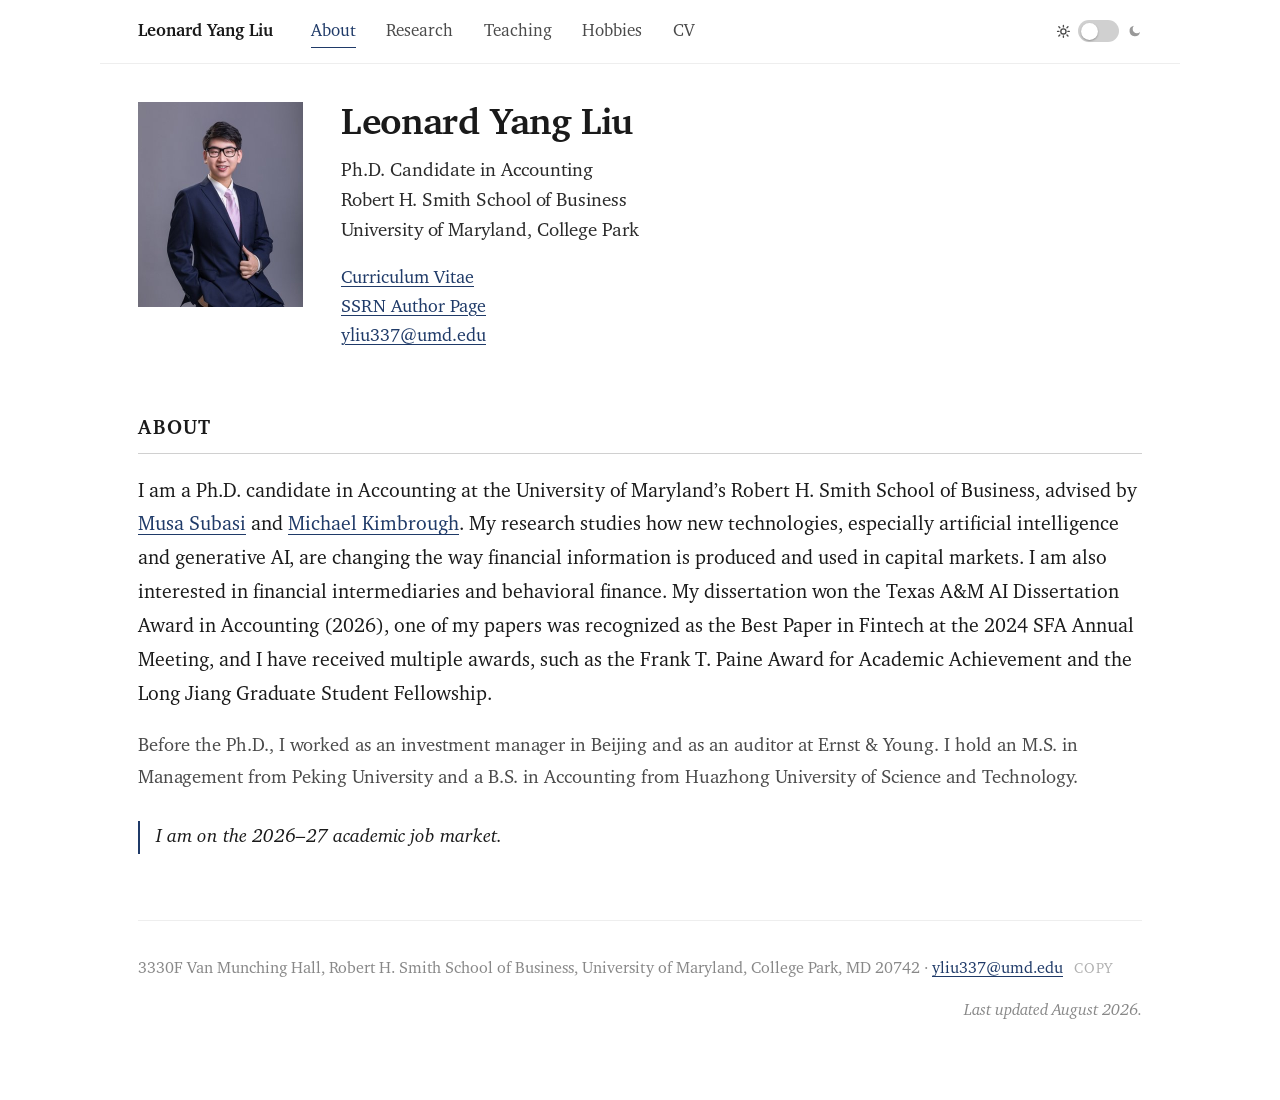
==== index.html @ 5c75e256 "Correct the award name: Texas A&M AI Dissertation Award in Accounting Co-Authored-By: Claude Fable 5" ====
<!DOCTYPE html>
<html lang="en">
<head>
    <meta charset="UTF-8">
    <meta name="viewport" content="width=device-width, initial-scale=1.0">
    <title>Leonard Yang Liu — Accounting Ph.D. Candidate, U. Maryland</title>
    <meta name="description" content="Leonard Yang Liu, Accounting Ph.D. candidate at the University of Maryland (Smith). Research on AI and generative AI in capital markets, financial analysts, and earnings forecasts. On the 2026–27 job market.">
    <meta name="author" content="Leonard Yang Liu">
    <meta name="google-site-verification" content="4EBlpKkCN5a4j7zvvDXB8dClp9Jyt-QGt7o2i9yOlBo" />
    <link rel="canonical" href="https://leonardyangliu.com/">

    <!-- Icons -->
    <link rel="icon" type="image/svg+xml" href="/favicon.svg">
    <link rel="icon" type="image/png" sizes="32x32" href="/favicon-32x32.png">
    <link rel="apple-touch-icon" href="/apple-touch-icon.png">
    <meta name="theme-color" content="#1F3A68" media="(prefers-color-scheme: light)">
    <meta name="theme-color" content="#15171c" media="(prefers-color-scheme: dark)">

    <!-- Social sharing (Open Graph / Twitter) -->
    <meta property="og:type" content="website">
    <meta property="og:site_name" content="Leonard Yang Liu">
    <meta property="og:title" content="Leonard Yang Liu — Accounting Ph.D. Candidate, University of Maryland">
    <meta property="og:description" content="Leonard Yang Liu, Accounting Ph.D. candidate at the University of Maryland (Smith). Research on AI and generative AI in capital markets, financial analysts, and earnings forecasts. On the 2026–27 job market.">
    <meta property="og:url" content="https://leonardyangliu.com/">
    <meta property="og:image" content="https://leonardyangliu.com/og-image.png">
    <meta property="og:image:width" content="1200">
    <meta property="og:image:height" content="630">
    <meta property="og:image:alt" content="Leonard Yang Liu, Ph.D. Candidate in Accounting, University of Maryland">
    <meta name="twitter:card" content="summary_large_image">
    <meta name="twitter:title" content="Leonard Yang Liu — Accounting Ph.D. Candidate, University of Maryland">
    <meta name="twitter:description" content="Leonard Yang Liu, Accounting Ph.D. candidate at the University of Maryland (Smith). Research on AI and generative AI in capital markets, financial analysts, and earnings forecasts. On the 2026–27 job market.">
    <meta name="twitter:image" content="https://leonardyangliu.com/og-image.png">
    <script type="application/ld+json">
    {
      "@context": "https://schema.org",
      "@type": "Person",
      "name": "Leonard Yang Liu",
      "alternateName": "Yang Liu",
      "givenName": "Leonard Yang",
      "familyName": "Liu",
      "jobTitle": "Ph.D. Candidate in Accounting",
      "description": "Ph.D. candidate in Accounting at the University of Maryland's Robert H. Smith School of Business. Research on artificial intelligence, generative AI, and financial information in capital markets.",
      "url": "https://leonardyangliu.com/",
      "image": "https://leonardyangliu.com/images/headshot.jpg",
      "email": "yliu337@umd.edu",
      "worksFor": {
        "@type": "CollegeOrUniversity",
        "name": "University of Maryland, Robert H. Smith School of Business",
        "url": "https://www.rhsmith.umd.edu/"
      },
      "affiliation": {
        "@type": "CollegeOrUniversity",
        "name": "University of Maryland, Robert H. Smith School of Business",
        "url": "https://www.rhsmith.umd.edu/"
      },
      "alumniOf": [
        { "@type": "CollegeOrUniversity", "name": "Peking University HSBC Business School" },
        { "@type": "CollegeOrUniversity", "name": "Huazhong University of Science and Technology" }
      ],
      "knowsAbout": [
        "Accounting", "Financial Accounting", "Generative AI", "Artificial Intelligence",
        "Financial Analysts", "Capital Markets", "Earnings Forecasts"
      ]
    }
    </script>

    <link rel="preload" href="/fonts/XCharter-Roman.woff2" as="font" type="font/woff2" crossorigin>
    <link rel="preload" href="/fonts/XCharter-Bold.woff2" as="font" type="font/woff2" crossorigin>
    <link rel="stylesheet" href="/styles.css?v=092aa5cc">

    <script>
      // Apply the saved theme before first paint (prevents a flash) and mark JS on.
      (function () {
        var e = document.documentElement;
        e.classList.add('js');
        try {
          var t = localStorage.getItem('theme');
          if (t === 'light' || t === 'dark') e.setAttribute('data-theme', t);
        } catch (err) {}
      })();
    </script>
</head>
<body>
<nav class="topnav">
    <div class="topnav-inner">
        <a class="topnav-home" href="/">Leonard Yang Liu</a>
        <span class="topnav-links">
            <a href="/" aria-current="page">About</a>
            <a href="/research/">Research</a>
            <a href="/teaching/">Teaching</a>
            <a href="/hobbies/classical-music/">Hobbies</a>
            <a href="/cv.pdf" target="_blank" rel="noopener">CV</a>
        </span>
        <button id="theme-toggle" class="theme-toggle" type="button" aria-label="Toggle dark mode" title="Light / dark"></button>
    </div>
</nav>

<header class="hero">
    <img class="portrait" src="/images/headshot.jpg" width="165" height="205" fetchpriority="high" decoding="async" alt="Leonard Yang Liu">
    <div class="hero-text">
        <h1>Leonard Yang Liu</h1>
        <p class="affil">
            Ph.D. Candidate in Accounting<br>
            Robert H. Smith School of Business<br>
            University of Maryland, College Park
        </p>
        <p class="links">
            <a href="/cv.pdf" target="_blank" rel="noopener">Curriculum Vitae</a><br>
            <a href="https://ssrn.com/author=5578035" target="_blank" rel="noopener">SSRN Author Page</a><br>
            <a href="mailto:yliu337@umd.edu">yliu337@umd.edu</a>
        </p>
    </div>
</header>

<main>

<section id="about">
    <h2>About</h2>
    <p>
        I am a Ph.D. candidate in Accounting at the University of Maryland&rsquo;s
        Robert H. Smith School of Business, advised by
        <a href="https://www.rhsmith.umd.edu/directory/musa-subasi">Musa Subasi</a>
        and
        <a href="https://www.rhsmith.umd.edu/directory/michael-kimbrough">Michael Kimbrough</a>. My research studies how new technologies, especially
        artificial intelligence and generative AI, are changing the way financial
        information is produced and used in capital markets. I am also interested in
        financial intermediaries and behavioral finance. My dissertation won the
        Texas A&amp;M AI Dissertation Award in Accounting (2026), one of my papers was recognized
        as the Best Paper in Fintech at the 2024 SFA Annual Meeting, and I have received
        multiple awards, such as the Frank T. Paine Award for Academic Achievement and the
        Long Jiang Graduate Student Fellowship.
    </p>
    <p>
        Before the Ph.D., I worked as an investment manager in Beijing and as an auditor
        at Ernst &amp; Young. I hold an M.S. in Management from Peking University and a
        B.S. in Accounting from Huazhong University of Science and Technology.
    </p>
    <p class="market">I am on the 2026&ndash;27 academic job market.</p>
</section>

</main>

<footer>
    <p>3330F Van Munching Hall, Robert H. Smith School of Business, University of Maryland,
       College Park, MD 20742
       &middot; <a href="mailto:yliu337@umd.edu">yliu337@umd.edu</a><button type="button" class="copy-btn" data-copy="yliu337@umd.edu" aria-label="Copy email address">copy</button></p>
    <p class="updated"><em>Last updated August 2026.</em></p>
</footer>

<script src="/script.js?v=86bab47b" defer></script>
</body>
</html>
---- styles.css ----
/* Leonard Yang Liu — personal site. Plain academic homepage. */

/* ---------- Type: self-hosted XCharter (matches the CV) ---------- */
@font-face {
    font-family: 'XCharter';
    src: url('fonts/XCharter-Roman.woff2') format('woff2');
    font-weight: 400; font-style: normal; font-display: swap;
}
@font-face {
    font-family: 'XCharter';
    src: url('fonts/XCharter-Italic.woff2') format('woff2');
    font-weight: 400; font-style: italic; font-display: swap;
}
@font-face {
    font-family: 'XCharter';
    src: url('fonts/XCharter-Bold.woff2') format('woff2');
    font-weight: 700; font-style: normal; font-display: swap;
}
@font-face {
    font-family: 'XCharter';
    src: url('fonts/XCharter-BoldItalic.woff2') format('woff2');
    font-weight: 700; font-style: italic; font-display: swap;
}

html { font-size: 19px; -webkit-text-size-adjust: 100%; scroll-behavior: smooth; background: var(--bg); }

:root {
    color-scheme: light dark;
    --bg: #ffffff;
    --fg: #1a1a1a;
    --fg-2: #2a2a2a;
    --fg-3: #4a4a4a;
    --muted: #5a5a5a;
    --faint: #888888;
    --faint-2: #999999;
    --copy: #b0b0b0;
    --sep: #aaaaaa;
    --accent: #1F3A68;
    --accent-hover: #0a1a3a;
    --line: #d0d0d0;
    --line-soft: #e0e0e0;
    --line-faint: #eeeeee;
    --line-table: #cccccc;
    --nav-bg: rgba(255, 255, 255, 0.94);
}

/* Dark palette: applied when the system prefers dark (unless the visitor
   forced light), or when the visitor explicitly chose dark. */
@media (prefers-color-scheme: dark) {
    :root:not([data-theme="light"]) {
        --bg: #15171c;
        --fg: #e3e3e3;
        --fg-2: #cfd1d4;
        --fg-3: #aab0b8;
        --muted: #9098a2;
        --faint: #7c828c;
        --faint-2: #6e757f;
        --copy: #6e757f;
        --sep: #4a4f57;
        --accent: #8bb0e6;
        --accent-hover: #b0caf2;
        --line: #333a45;
        --line-soft: #2a303a;
        --line-faint: #23272e;
        --line-table: #333a45;
        --nav-bg: rgba(21, 23, 28, 0.9);
    }
}
:root[data-theme="dark"] {
    --bg: #15171c;
    --fg: #e3e3e3;
    --fg-2: #cfd1d4;
    --fg-3: #aab0b8;
    --muted: #9098a2;
    --faint: #7c828c;
    --faint-2: #6e757f;
    --copy: #6e757f;
    --sep: #4a4f57;
    --accent: #8bb0e6;
    --accent-hover: #b0caf2;
    --line: #333a45;
    --line-soft: #2a303a;
    --line-faint: #23272e;
    --line-table: #333a45;
    --nav-bg: rgba(21, 23, 28, 0.9);
}

body {
    font-family: 'XCharter', Charter, 'Iowan Old Style', 'Source Serif Pro', 'Apple Garamond', Georgia, serif;
    line-height: 1.6;
    color: var(--fg);
    background: var(--bg);
    max-width: 1080px;
    margin: 0 auto;
    padding: 3rem 2rem 4rem;
    -webkit-font-smoothing: antialiased;
    -moz-osx-font-smoothing: grayscale;
}

* { box-sizing: border-box; }

a { color: var(--accent); text-decoration: underline; text-underline-offset: 0.18em; text-decoration-thickness: 0.06em; }
a:hover { color: var(--accent-hover); }
/* Hand (pointer) cursor on anything clickable */
a[href], button, summary, label, [role="button"], .copy-btn, .theme-toggle { cursor: pointer; }

img { max-width: 100%; display: block; }

/* ---------- Top nav ---------- */
.topnav {
    position: sticky;
    top: 0;
    z-index: 10;
    background: var(--nav-bg);
    backdrop-filter: saturate(180%) blur(8px);
    -webkit-backdrop-filter: saturate(180%) blur(8px);
    border-bottom: 1px solid var(--line-faint);
    margin: -3rem -2rem 2rem;
    padding: 0.75rem 2rem;
}
.topnav-inner {
    max-width: 1080px;
    margin: 0 auto;
    display: flex;
    align-items: center;
    gap: 1.6rem;
    font-size: 0.9rem;
}
.topnav a {
    color: var(--fg-3);
    text-decoration: none;
    padding: 0.15rem 0;
    border-bottom: 1px solid transparent;
    transition: color .15s ease, border-color .15s ease;
}
.topnav a:hover {
    color: var(--fg);
    border-bottom-color: var(--fg);
}
.topnav a[aria-current="page"],
.topnav a[aria-current="true"] {
    color: var(--accent);
    border-bottom-color: var(--accent);
}
/* The name at the far left is a home link, not a section link. */
.topnav-home {
    font-weight: 600;
    color: var(--fg) !important;
    margin-right: 0.4rem;
}
.topnav-links {
    display: flex;
    align-items: center;
    gap: 1.6rem;
    flex-wrap: wrap;
    min-width: 0;
}

/* ---------- Light / dark toggle ---------- */
/* Sun and moon sit outside the track, labelling its ends; the track is a
   plain switch, so the control reads as "slide from sun to moon". */
.theme-toggle {
    margin-left: auto;
    display: none;              /* shown only when JS is active */
    align-items: center;
    gap: 0.42rem;
    flex: none;
    background: none;
    border: 0;
    padding: 0;
    cursor: pointer;
    line-height: 0;
}
html.js .theme-toggle { display: inline-flex; }

.switch-ic {
    width: 0.78rem;
    height: 0.78rem;
    display: block;
    flex: none;
    transition: color .18s ease;
}
/* Whichever mode is active gets the darker icon. */
.switch-ic--sun  { color: var(--fg-3); }
.switch-ic--moon { color: var(--faint-2); }
.theme-toggle[aria-pressed="true"] .switch-ic--sun  { color: var(--faint-2); }
.theme-toggle[aria-pressed="true"] .switch-ic--moon { color: var(--fg-3); }

.switch-track {
    position: relative;
    width: 2.15rem;
    height: 1.15rem;
    flex: none;
    border-radius: 999px;
    background: var(--line);
    transition: background-color .2s ease;
}
.theme-toggle:hover .switch-track { background: var(--sep); }
.theme-toggle[aria-pressed="true"] .switch-track,
.theme-toggle[aria-pressed="true"]:hover .switch-track { background: var(--accent); }

.switch-knob {
    position: absolute;
    top: 0.13rem;
    left: 0.13rem;
    width: 0.89rem;
    height: 0.89rem;
    border-radius: 50%;
    background: #fff;
    box-shadow: 0 1px 2px rgba(0, 0, 0, 0.3);
    transition: transform .2s cubic-bezier(.3, .7, .4, 1);
}
.theme-toggle[aria-pressed="true"] .switch-knob { transform: translateX(1rem); }

/* ---------- Hero ---------- */
.hero {
    display: flex;
    gap: 2rem;
    align-items: flex-start;
    margin-bottom: 2.75rem;
}
.portrait {
    width: 165px;
    height: 205px;
    object-fit: cover;
    object-position: top center;
    flex-shrink: 0;
}
.hero-text { min-width: 0; }
.hero h1 {
    font-size: 1.95rem;
    font-weight: 600;
    margin: 0 0 0.6rem;
    line-height: 1.15;
    letter-spacing: -0.01em;
}
.hero .affil {
    margin: 0 0 0.9rem;
    color: var(--fg-2);
}
.hero .links {
    margin: 0 0 0.55rem;
    font-size: 0.95rem;
}

/* ---------- Sections ---------- */
section { margin-top: 2.75rem; scroll-margin-top: 4.5rem; }

/* ---------- About ---------- */
#about p {
    margin: 0 0 0.95rem;
    line-height: 1.72;
}
#about p:last-child { margin-bottom: 0; }
#about p:first-of-type { font-size: 1.04rem; color: var(--fg); }
#about p:not(:first-of-type) { color: var(--fg-3); font-size: 0.98rem; }
#about p.market {
    margin-top: 1.4rem;
    color: var(--fg);
    font-style: italic;
    font-size: 1rem;
    border-left: 2px solid var(--accent);
    padding-left: 0.85rem;
}

h2 {
    position: relative;
    font-size: 1.05rem;
    font-weight: 600;
    text-transform: uppercase;
    letter-spacing: 0.08em;
    color: var(--fg);
    margin: 0 0 1.1rem;
    padding-bottom: 0.4rem;
    border-bottom: 1px solid var(--line);
}

/* Section heading deep-link (added by JS) */
.heading-anchor {
    margin-left: 0.45em;
    font-weight: 400;
    color: var(--faint-2);
    text-decoration: none;
    opacity: 0;
    transition: opacity .15s ease, color .15s ease;
}
h2:hover .heading-anchor,
.heading-anchor:focus-visible { opacity: 1; }
.heading-anchor:hover { color: var(--accent); }
.heading-anchor.copied { color: var(--accent); opacity: 1; }

/* ---------- Papers ---------- */
.papers {
    list-style: none;
    padding: 0;
    margin: 0;
    counter-reset: paper;
}
/* One authoritative definition: the entry is a grid — counter above the
   metadata rail in column one, the body spanning both rows in column two. */
.paper {
    counter-increment: paper;
    display: grid;
    grid-template-columns: var(--rail) 1fr;
    grid-template-rows: auto 1fr;
    column-gap: var(--rail-gap);
    padding: 0.95rem 0;
    border-top: 1px solid var(--line-faint);
}
.paper:first-child { border-top: 0; padding-top: 0.2rem; }
.paper::before {
    content: "[" counter(paper) "]";
    grid-column: 1;
    grid-row: 1;
    margin-bottom: 0.35rem;
    font-family: 'XCharter', Charter, Georgia, serif;
    color: var(--faint-2);
    font-size: 0.8rem;
    line-height: 1.2;
    font-variant-numeric: tabular-nums;
    transition: color .15s ease;
}
.paper:hover::before { color: var(--accent); }
/* Body first in the DOM so the title is read first; the rail is placed
   back into column one visually. */
.paper-body { grid-column: 2; grid-row: 1 / span 2; min-width: 0; }
.paper-meta { grid-column: 1; grid-row: 2; }
#jmp { scroll-margin-top: 4.5rem; }
.paper h3 {
    font-size: 1.06rem;
    font-weight: 600;
    line-height: 1.4;
    margin: 0 0 0.4rem;
}
.paper .byline {
    margin: 0 0 0.2rem;
    color: var(--fg);
    font-size: 0.98rem;
}
.paper .note {
    margin: 0 0 0.55rem;
    font-size: 0.92rem;
    color: var(--muted);
}
.paper .abstract {
    margin: 0.55rem 0 0;
}
.paper .abstract > summary {
    cursor: pointer;
    display: inline-block;
    font-size: 0.88rem;
    text-transform: uppercase;
    letter-spacing: 0.08em;
    font-weight: 600;
    color: var(--accent);
    list-style: none;
    padding: 0.15rem 0;
    user-select: none;
}
.paper .abstract > summary::-webkit-details-marker { display: none; }
.paper .abstract > summary::before {
    content: "+";
    display: inline-block;
    width: 1em;
    color: var(--faint);
    font-weight: 400;
}
.paper .abstract[open] > summary::before { content: "\2212"; /* − */ }
.paper .abstract > summary:hover { color: var(--accent-hover); }
.paper .abstract > p {
    margin: 0.5rem 0 0;
    padding: 0 0 0 1rem;
    border-left: 2px solid var(--line-soft);
    color: var(--fg-2);
    font-size: 0.96rem;
    line-height: 1.6;
    text-align: justify;
    hyphens: auto;
}

/* ---------- Teaching ---------- */
.evals {
    border-collapse: collapse;
    margin: 1rem auto;
    font-size: 0.95rem;
}
.evals th, .evals td {
    padding: 0.35rem 1.75rem;
    text-align: center;
    font-weight: normal;
    font-variant-numeric: tabular-nums;
}
.evals th:first-child, .evals td:first-child { text-align: left; padding-left: 0; }
.evals th:last-child, .evals td:last-child { padding-right: 0; }
.evals thead th {
    border-bottom: 1px solid var(--line-table);
    color: var(--muted);
    font-size: 0.82rem;
    text-transform: uppercase;
    letter-spacing: 0.06em;
    font-weight: 600;
}
.evals tbody td:first-child { color: var(--muted); }

.note {
    color: var(--muted);
    font-size: 0.92rem;
}

/* Teaching entries as plain bulleted lists (discs, not numbers). */
.teach-list {
    list-style: disc outside;
    margin: 0;
    padding-left: 1.15rem;
    font-size: 0.96rem;
}
.teach-list li { margin: 0 0 0.4rem; }
.teach-list li:last-child { margin-bottom: 0; }
.teach-list li::marker { color: var(--faint-2); }

/* Copying needs the clipboard API, so the button only exists where it can
   actually do something; without JS the address beside it is still selectable. */
.copy-btn { display: none; }
html.js .copy-btn { display: inline; }
.copy-btn {
    font-family: inherit;
    font-size: 0.76rem;
    letter-spacing: 0.04em;
    text-transform: uppercase;
    color: var(--copy);
    background: none;
    border: 0;
    padding: 0;
    margin-left: 0.6rem;
    cursor: pointer;
    transition: color .15s ease;
    vertical-align: 0.04em;
}
.copy-btn:hover { color: var(--accent); }
.copy-btn.copied { color: var(--accent); }

/* ---------- Footer ---------- */
footer {
    margin-top: 3.5rem;
    padding-top: 1rem;
    border-top: 1px solid var(--line-faint);
    color: var(--faint);
    font-size: 0.85rem;
}
/* The date sits in the footer's bottom-right corner, set as an aside. */
footer .updated {
    text-align: right;
    font-style: italic;
    margin: 0.4rem 0 0;
}

/* ---------- Focus (keyboard) ---------- */
a:focus-visible,
summary:focus-visible,
.copy-btn:focus-visible,
.theme-toggle:focus-visible,
.heading-anchor:focus-visible {
    outline: 2px solid var(--accent);
    outline-offset: 2px;
    border-radius: 2px;
}

/* ---------- Scroll reveal (JS adds .reveal only to below-the-fold sections) ---------- */
main section.reveal { opacity: 0; transform: translateY(12px); transition: opacity .55s ease, transform .55s ease; }
main section.reveal.in { opacity: 1; transform: none; }

/* ---------- Reduced motion ---------- */
@media (prefers-reduced-motion: reduce) {
    html { scroll-behavior: auto; }
    *, *::before { transition: none !important; }
    main section.reveal { opacity: 1 !important; transform: none !important; }
}

/* ---------- Mobile ---------- */
@media (max-width: 560px) {
    .hero {
        flex-direction: column;
        gap: 1.25rem;
    }
    .portrait { width: 130px; height: 165px; }
    .hero h1 { font-size: 1.65rem; }
    .evals th, .evals td { padding-right: 1rem; }
}

/* ---------- Print ---------- */
@media print {
    .topnav, .heading-anchor, .copy-btn, .theme-toggle,
    html.js .copy-btn, html.js .theme-toggle { display: none; }
    body { max-width: none; margin: 0; padding: 0; color: #000; }
    a { color: #000; text-decoration: none; }
    .hero { margin-bottom: 1.5rem; }
    section { margin-top: 1.5rem; }
    .paper, .hero { page-break-inside: avoid; }
    .paper .abstract { display: none; }
    main section.reveal { opacity: 1 !important; transform: none !important; }
    footer { border: none; color: #000; margin-top: 2rem; }
}

/* ═══════════════════════════════════════════════════════════════════
   2026-08 redesign: measured reading width, editorial research entries,
   sub-pages, hobby cards, photo mosaic, works list.
   ═══════════════════════════════════════════════════════════════════ */

:root {
    /* The hanging metadata rail on research entries. Everything else fills
       the shell width, which is the only cap on line length. */
    --rail: 9.5rem;
    --rail-gap: 1.7rem;
}

/* ---------- Sub-page scaffolding ---------- */
.page { display: block; }
.page-head { margin-bottom: 1.9rem; }
.page-head h1 {
    font-size: 1.95rem;
    font-weight: 600;
    margin: 0 0 0.5rem;
    line-height: 1.15;
    letter-spacing: -0.01em;
}
.eyebrow {
    margin: 0 0 0.35rem;
    font-size: 0.82rem;
    text-transform: uppercase;
    letter-spacing: 0.1em;
    color: var(--faint);
}
.eyebrow a { color: var(--faint); text-decoration: none; }
.eyebrow a:hover { color: var(--accent); text-decoration: underline; }
.lede {
    font-size: 1.08rem;
    line-height: 1.62;
    color: var(--fg);
    margin: 0 0 1rem;
}

/* ---------- Sub-navigation between the two hobby pages ---------- */
.subnav {
    display: flex;
    gap: 1.4rem;
    font-size: 0.9rem;
    padding-bottom: 0.5rem;
    margin-bottom: 2rem;
    border-bottom: 1px solid var(--line);
}
.subnav a {
    color: var(--fg-3);
    text-decoration: none;
    padding-bottom: 0.35rem;
    margin-bottom: -0.55rem;
    border-bottom: 2px solid transparent;
}
.subnav a:hover { color: var(--fg); }
.subnav a[aria-current="page"] {
    color: var(--fg);
    border-bottom-color: var(--accent);
}

/* ---------- Research: metadata rail typography ---------- */
/* The interests blurb is a two-line lede, not a full section; the papers
   should follow it more closely than the default section rhythm. */
#working-papers { margin-top: 1.6rem; }

.status-tag {
    margin: 0 0 0.3rem;
    font-size: 0.72rem;
    text-transform: uppercase;
    letter-spacing: 0.09em;
    color: var(--accent);
    font-weight: 600;
}
.meta-line {
    margin: 0 0 0.28rem;
    font-size: 0.83rem;
    line-height: 1.45;
    color: var(--faint);
}
.meta-line a { color: var(--faint); }
.meta-line a:hover { color: var(--accent); }

/* ---------- Photo mosaic ---------- */
/* Rows size themselves to their content rather than to a fixed height: a
   fixed row height pushed each figcaption out of its cell and under the
   next row of photographs. Each tile states its own aspect ratio instead,
   and the caption then has somewhere to sit. */
.gallery {
    display: grid;
    grid-template-columns: repeat(3, 1fr);
    grid-auto-flow: dense;
    gap: 1.5rem 0.9rem;
    margin-top: 2.4rem;
    align-items: start;
}
.shot { margin: 0; min-width: 0; }
.shot picture { display: block; }
.shot img {
    width: 100%;
    height: auto;
    aspect-ratio: 1 / 1;
    object-fit: cover;
    background: var(--line-faint);
}
/* Several of these photographs are neon-on-black and turn to mud at
   thumbnail size, so they get the two-column tiles. */
.shot--wide { grid-column: span 2; }
.shot--wide img { aspect-ratio: 16 / 9; }
.shot--deep img { aspect-ratio: 16 / 10; }  /* shares its row with the portrait */
.shot--tall img { aspect-ratio: 3 / 4; }
.shot-open { display: block; overflow: hidden; }
.shot-open img { transition: transform .35s ease; }
@media (hover: hover) and (prefers-reduced-motion: no-preference) {
    .shot-open:hover img, .shot-open:focus-visible img { transform: scale(1.025); }
}

.shot figcaption {
    margin-top: 0.5rem;
    font-size: 0.82rem;
    color: var(--faint);
    line-height: 1.45;
}

/* ---------- Works list ---------- */
.works { margin-top: 2.4rem; }
.works-composer {
    font-size: 0.95rem;
    font-weight: 600;
    text-transform: uppercase;
    letter-spacing: 0.1em;
    margin: 2rem 0 0.8rem;
    padding-bottom: 0.35rem;
    border-bottom: 1px solid var(--line);
}
.works-composer:first-child { margin-top: 0; }
.work-list {
    list-style: none;
    margin: 0;
    padding: 0;
}
.work-list li {
    display: grid;
    grid-template-columns: 1fr auto auto;
    align-items: baseline;
    gap: 0 0.9rem;
    padding: 0.5rem 0;
    border-bottom: 1px solid var(--line-faint);
}
.work-list li:last-child { border-bottom: 0; }
.work-title { font-size: 1rem; }
.work-key { font-style: italic; color: var(--fg-3); font-size: 0.92rem; }
.work-opus {
    font-size: 0.8rem;
    color: var(--faint);
    letter-spacing: 0.04em;
    font-variant-numeric: tabular-nums;
}
.works-note { color: var(--fg-3); line-height: 1.7; margin: 0; }

/* ---------- Narrow screens ---------- */
@media (max-width: 46rem) {
    .paper { grid-template-columns: 1fr; grid-template-rows: auto auto auto; row-gap: 0.5rem; }
    .paper::before { grid-column: 1; grid-row: 1; }
    .paper-meta { grid-column: 1; grid-row: 2; }
    .paper-body { grid-column: 1; grid-row: 3; }
    .meta-line { display: inline; margin-right: 0.9rem; }
    .gallery { grid-template-columns: 1fr; grid-auto-rows: auto; }
    .shot--wide, .shot--tall { grid-column: auto; grid-row: auto; }
    .shot img { height: auto; }
    .work-list li { grid-template-columns: 1fr auto; }
    .work-key { grid-column: 1; font-size: 0.88rem; }
}

/* ---------- Print ---------- */
@media print {
    .subnav, .gallery, .lightbox { display: none; }
    .paper { grid-template-columns: 1fr; }
    .paper::before, .paper-meta, .paper-body { grid-column: 1; grid-row: auto; }
}

/* ---------- Narrow screens: the bar now carries a name, six links and a
   toggle, which is far more than the four short anchors it was built for.
   Let every part of it wrap, and stop the old rule from re-indenting the
   now-gridded paper entries. ---------- */
@media (max-width: 46rem) {
    body { padding: 2rem 1.25rem 3rem; }
    .topnav { margin: -2rem -1.25rem 2rem; padding: 0.6rem 1.25rem; }
    .topnav-inner { flex-wrap: wrap; gap: 0.5rem 1.1rem; font-size: 0.85rem; }
    /* Row one: the name and the toggle. Row two: the links. Ordering them
       explicitly keeps the toggle off a wasted third line. */
    .topnav-home { flex: 0 1 auto; order: 1; margin-right: 0; }
    .theme-toggle { order: 2; margin-left: auto; }
    .topnav-links { order: 3; flex: 1 1 100%; gap: 0.5rem 1.1rem; }
    /* Nothing in the page may exceed the viewport: long titles, URLs and
       hyphen-free words are the usual culprits. */
    body { overflow-wrap: break-word; }
}


/* ---- Record shelf (classical music) -------------------------------------
   Three covers, one per work. The images are square; captions sit under
   them like labels on a shelf edge. */
.shelf { margin-top: 3rem; }

.sleeves {
    list-style: none;
    margin: 1.25rem 0 0;
    padding: 0;
    display: grid;
    grid-template-columns: repeat(3, minmax(0, 18rem));
    gap: 1.5rem;
}

.sleeve figure { margin: 0; }
.sleeve img {
    width: 100%;
    height: auto;
    border: 1px solid var(--line-soft);
}
.sleeve figcaption { margin-top: 0.55rem; line-height: 1.4; }

/* Each sleeve links to its recording on Spotify. The whole figure is the
   click target; the affordance stays quiet -- the frame and the work title
   take the accent on hover, with no underline across the caption block. */
.sleeve-link { display: block; color: inherit; text-decoration: none; }
.sleeve-link:hover img,
.sleeve-link:focus-visible img { border-color: var(--accent); }
.sleeve-link:hover .sleeve-work,
.sleeve-link:focus-visible .sleeve-work { color: var(--accent); }
.sleeve-work { display: block; font-weight: 600; font-size: 0.95rem; color: var(--fg); }
.sleeve-performer { display: block; margin-top: 0.1rem; font-size: 0.82rem; color: var(--muted); }

/* A closing aside under a page's main exhibit: one thought, set quietly. */
.page-note,
.shelf-note {
    margin: 1.5rem 0 0;
    max-width: 46rem;
    font-size: 0.92rem;
    line-height: 1.55;
    color: var(--muted);
}

@media (max-width: 46rem) {
    .sleeves { grid-template-columns: minmax(0, 22rem); }
}

@media print {
    .sleeve { break-inside: avoid; }
}




/* ---- Epigraph -----------------------------------------------------------
   A single quoted voice set off from the prose. Structure: figure.epigraph
   > blockquote > p, with the attribution in a figcaption. */
.epigraph {
    margin: 1.6rem 0 0;
    padding-left: 1.1rem;
    border-left: 3px solid var(--accent);
}
.epigraph blockquote { margin: 0; }
.epigraph p { margin: 0; font-style: italic; color: var(--fg-2); }
.epigraph figcaption { margin-top: 0.35rem; font-size: 0.86rem; color: var(--muted); }

/* A quieter qualifier inside a status tag: the tag itself stays the loud
   uppercase label; the note reads as an aside, not part of the shout. */
.tag-note {
    display: block;
    text-transform: none;
    letter-spacing: 0.02em;
    font-weight: 400;
    color: var(--muted);
}


/* ---- CSS-only lightbox --------------------------------------------------
   :target opens the overlay; the close link (the whole overlay) returns to
   the tile's anchor, so the page scrolls back where the visitor was. No
   JavaScript involved. */
.lightbox {
    display: none;
    position: fixed;
    inset: 0;
    z-index: 40;
    background: rgba(10, 11, 14, 0.93);
    padding: 2.5vh 2.5vw;
}
.lightbox:target { display: flex; align-items: center; justify-content: center; }
.lightbox-close { display: flex; width: 100%; height: 100%; align-items: center; justify-content: center; cursor: zoom-out; }
.lightbox picture { display: contents; }
.lightbox img {
    max-width: 95vw;
    max-height: 95vh;
    width: auto;
    height: auto;
    box-shadow: 0 12px 48px rgba(0, 0, 0, 0.55);
}


/* Committee note: the label sits in its own column, so every line of names
   starts flush with the first one. */
.committee {
    display: grid;
    grid-template-columns: max-content 1fr;
    column-gap: 0.35em;
}
@media (max-width: 46rem) {
    /* Not enough width for two columns; fall back to normal flow. */
    .committee { display: block; }
    .committee-label { margin-right: 0.35em; }
    .committee-names br { display: none; }
}


/* ---- Student comments (teaching page) -----------------------------------
   Verbatim evaluation excerpts, three to a row where space allows. */
.quote-list {
    list-style: none;
    margin: 0;
    padding: 0;
    display: grid;
    grid-template-columns: repeat(auto-fit, minmax(16rem, 1fr));
    gap: 1.4rem;
}
.quote blockquote { margin: 0; }
.quote blockquote p { margin: 0; font-style: italic; color: var(--fg-2); }
.quote blockquote p::before { content: "\201C"; color: var(--faint-2); margin-right: 0.05em; }
.quote blockquote p::after  { content: "\201D"; color: var(--faint-2); margin-left: 0.05em; }
.quote cite { display: block; margin-top: 0.45rem; font-style: normal; font-size: 0.82rem; color: var(--muted); }


/* Research interests: parallel topics, one bullet each. */
.interest-list {
    list-style: disc outside;
    margin: 0;
    padding-left: 1.15rem;
    font-size: 1.04rem;
    line-height: 1.6;
}
.interest-list li { margin: 0 0 0.4rem; }
.interest-list li:last-child { margin-bottom: 0; }
.interest-list li::marker { color: var(--faint-2); }
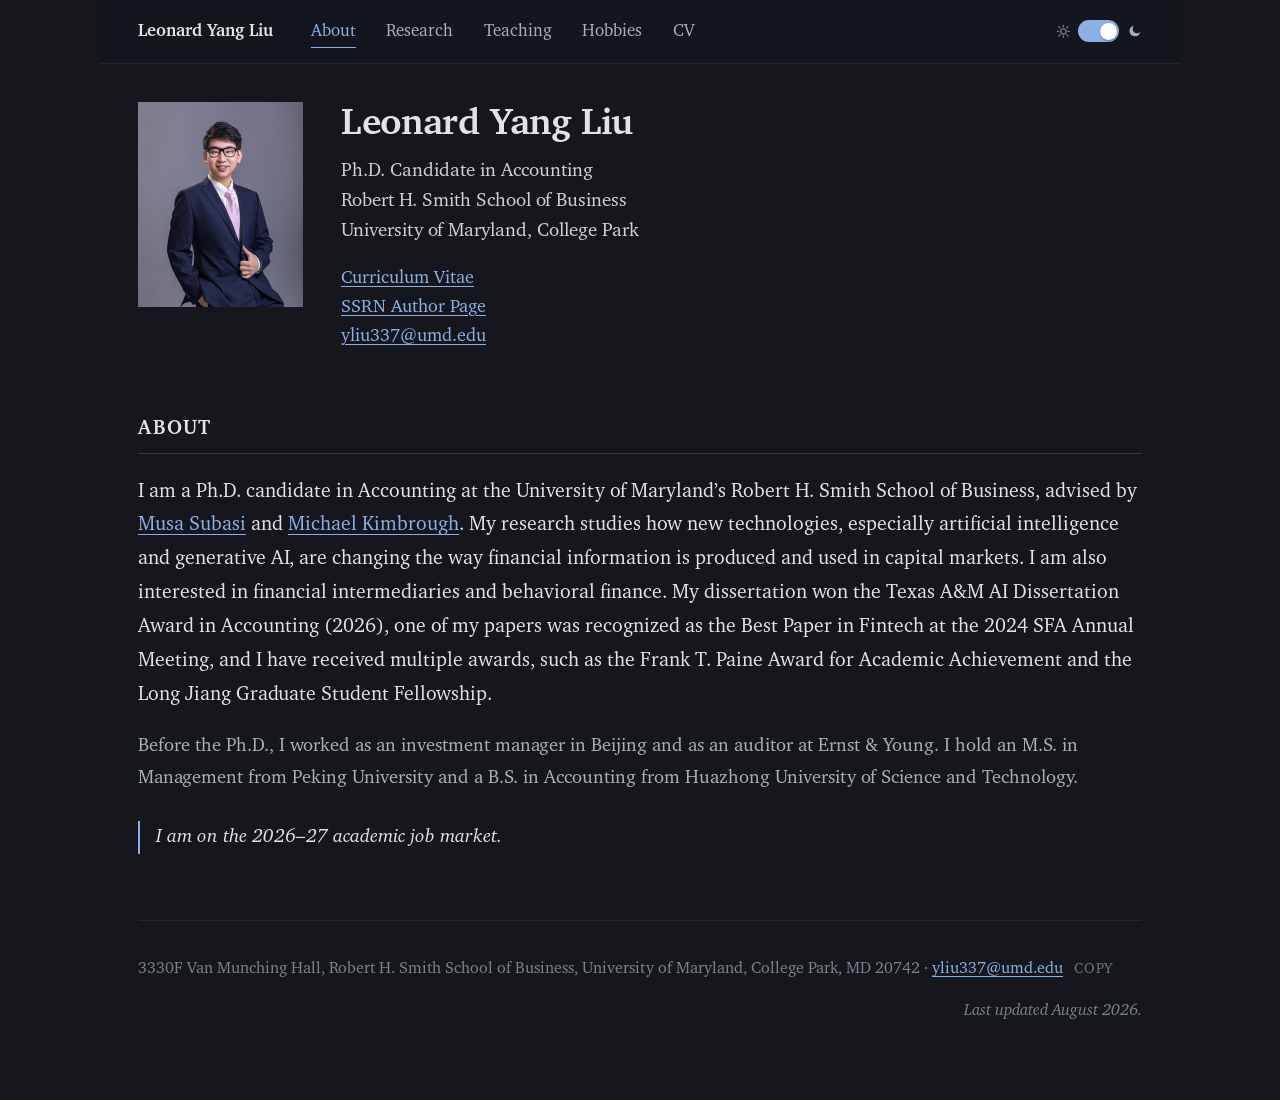
==== commit 8ada67a1: "Make dark the default theme, light opt-in The palette followed the visitor's system setting: light u" ====
--- a/index.html
+++ b/index.html
@@ -13,8 +13,8 @@
     <link rel="icon" type="image/svg+xml" href="/favicon.svg">
     <link rel="icon" type="image/png" sizes="32x32" href="/favicon-32x32.png">
     <link rel="apple-touch-icon" href="/apple-touch-icon.png">
-    <meta name="theme-color" content="#1F3A68" media="(prefers-color-scheme: light)">
-    <meta name="theme-color" content="#15171c" media="(prefers-color-scheme: dark)">
+    <!-- Dark by default; script.js repoints this if the visitor picks light. -->
+    <meta name="theme-color" content="#15171c">
 
     <!-- Social sharing (Open Graph / Twitter) -->
     <meta property="og:type" content="website">
@@ -66,10 +66,11 @@
 
     <link rel="preload" href="/fonts/XCharter-Roman.woff2" as="font" type="font/woff2" crossorigin>
     <link rel="preload" href="/fonts/XCharter-Bold.woff2" as="font" type="font/woff2" crossorigin>
-    <link rel="stylesheet" href="/styles.css?v=092aa5cc">
+    <link rel="stylesheet" href="/styles.css?v=d99e9317">
 
     <script>
-      // Apply the saved theme before first paint (prevents a flash) and mark JS on.
+      // The site is dark by default (see styles.css). This applies a saved
+      // light choice before first paint, so returning visitors see no flash.
       (function () {
         var e = document.documentElement;
         e.classList.add('js');
@@ -147,6 +148,6 @@
     <p class="updated"><em>Last updated August 2026.</em></p>
 </footer>
 
-<script src="/script.js?v=86bab47b" defer></script>
+<script src="/script.js?v=61993ce2" defer></script>
 </body>
 </html>
--- a/styles.css
+++ b/styles.css
@@ -24,8 +24,31 @@
 
 html { font-size: 19px; -webkit-text-size-adjust: 100%; scroll-behavior: smooth; background: var(--bg); }
 
+/* Dark is the site's default, whatever the visitor's system is set to. Light
+   is opt-in: the toggle writes data-theme="light" and remembers it. */
 :root {
-    color-scheme: light dark;
+    color-scheme: dark;
+    --bg: #15171c;
+    --fg: #e3e3e3;
+    --fg-2: #cfd1d4;
+    --fg-3: #aab0b8;
+    --muted: #9098a2;
+    --faint: #7c828c;
+    --faint-2: #6e757f;
+    --copy: #6e757f;
+    --sep: #4a4f57;
+    --accent: #8bb0e6;
+    --accent-hover: #b0caf2;
+    --line: #333a45;
+    --line-soft: #2a303a;
+    --line-faint: #23272e;
+    --line-table: #333a45;
+    --nav-bg: rgba(21, 23, 28, 0.9);
+}
+
+/* Light palette: only when the visitor asks for it. */
+:root[data-theme="light"] {
+    color-scheme: light;
     --bg: #ffffff;
     --fg: #1a1a1a;
     --fg-2: #2a2a2a;
@@ -42,47 +65,6 @@
     --line-faint: #eeeeee;
     --line-table: #cccccc;
     --nav-bg: rgba(255, 255, 255, 0.94);
-}
-
-/* Dark palette: applied when the system prefers dark (unless the visitor
-   forced light), or when the visitor explicitly chose dark. */
-@media (prefers-color-scheme: dark) {
-    :root:not([data-theme="light"]) {
-        --bg: #15171c;
-        --fg: #e3e3e3;
-        --fg-2: #cfd1d4;
-        --fg-3: #aab0b8;
-        --muted: #9098a2;
-        --faint: #7c828c;
-        --faint-2: #6e757f;
-        --copy: #6e757f;
-        --sep: #4a4f57;
-        --accent: #8bb0e6;
-        --accent-hover: #b0caf2;
-        --line: #333a45;
-        --line-soft: #2a303a;
-        --line-faint: #23272e;
-        --line-table: #333a45;
-        --nav-bg: rgba(21, 23, 28, 0.9);
-    }
-}
-:root[data-theme="dark"] {
-    --bg: #15171c;
-    --fg: #e3e3e3;
-    --fg-2: #cfd1d4;
-    --fg-3: #aab0b8;
-    --muted: #9098a2;
-    --faint: #7c828c;
-    --faint-2: #6e757f;
-    --copy: #6e757f;
-    --sep: #4a4f57;
-    --accent: #8bb0e6;
-    --accent-hover: #b0caf2;
-    --line: #333a45;
-    --line-soft: #2a303a;
-    --line-faint: #23272e;
-    --line-table: #333a45;
-    --nav-bg: rgba(21, 23, 28, 0.9);
 }
 
 body {
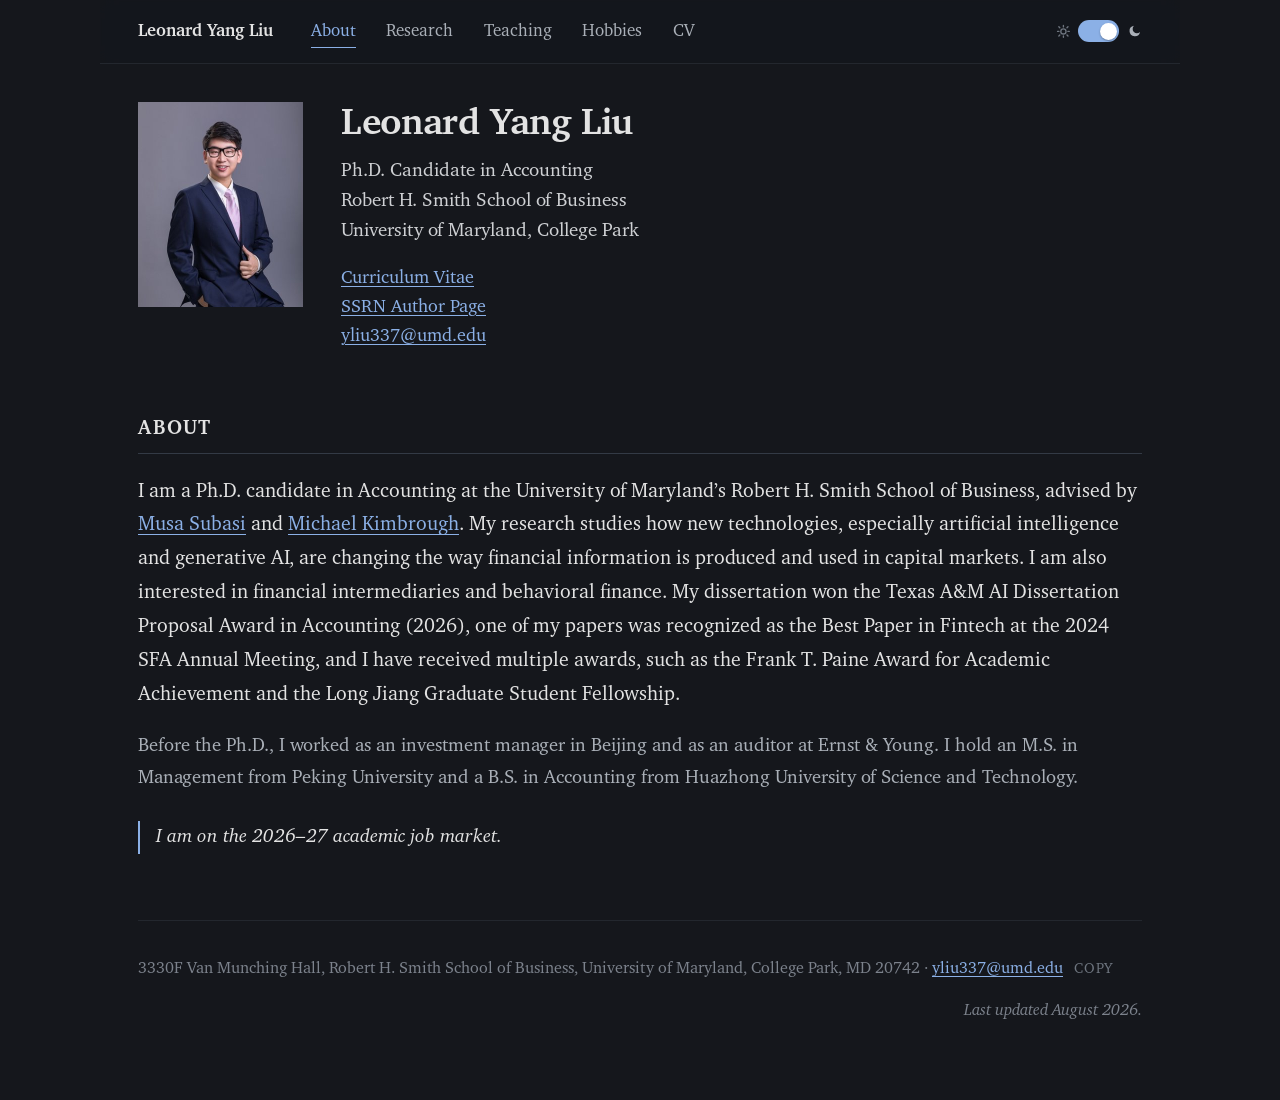
==== commit d0f2f8ae: "Site: both advisors as co-chair, refresh cv.pdf, deploy award rename - Dissertation committee now li" ====
--- a/index.html
+++ b/index.html
@@ -126,7 +126,7 @@
         artificial intelligence and generative AI, are changing the way financial
         information is produced and used in capital markets. I am also interested in
         financial intermediaries and behavioral finance. My dissertation won the
-        Texas A&amp;M AI Dissertation Award in Accounting (2026), one of my papers was recognized
+        Texas A&amp;M AI Dissertation Proposal Award in Accounting (2026), one of my papers was recognized
         as the Best Paper in Fintech at the 2024 SFA Annual Meeting, and I have received
         multiple awards, such as the Frank T. Paine Award for Academic Achievement and the
         Long Jiang Graduate Student Fellowship.
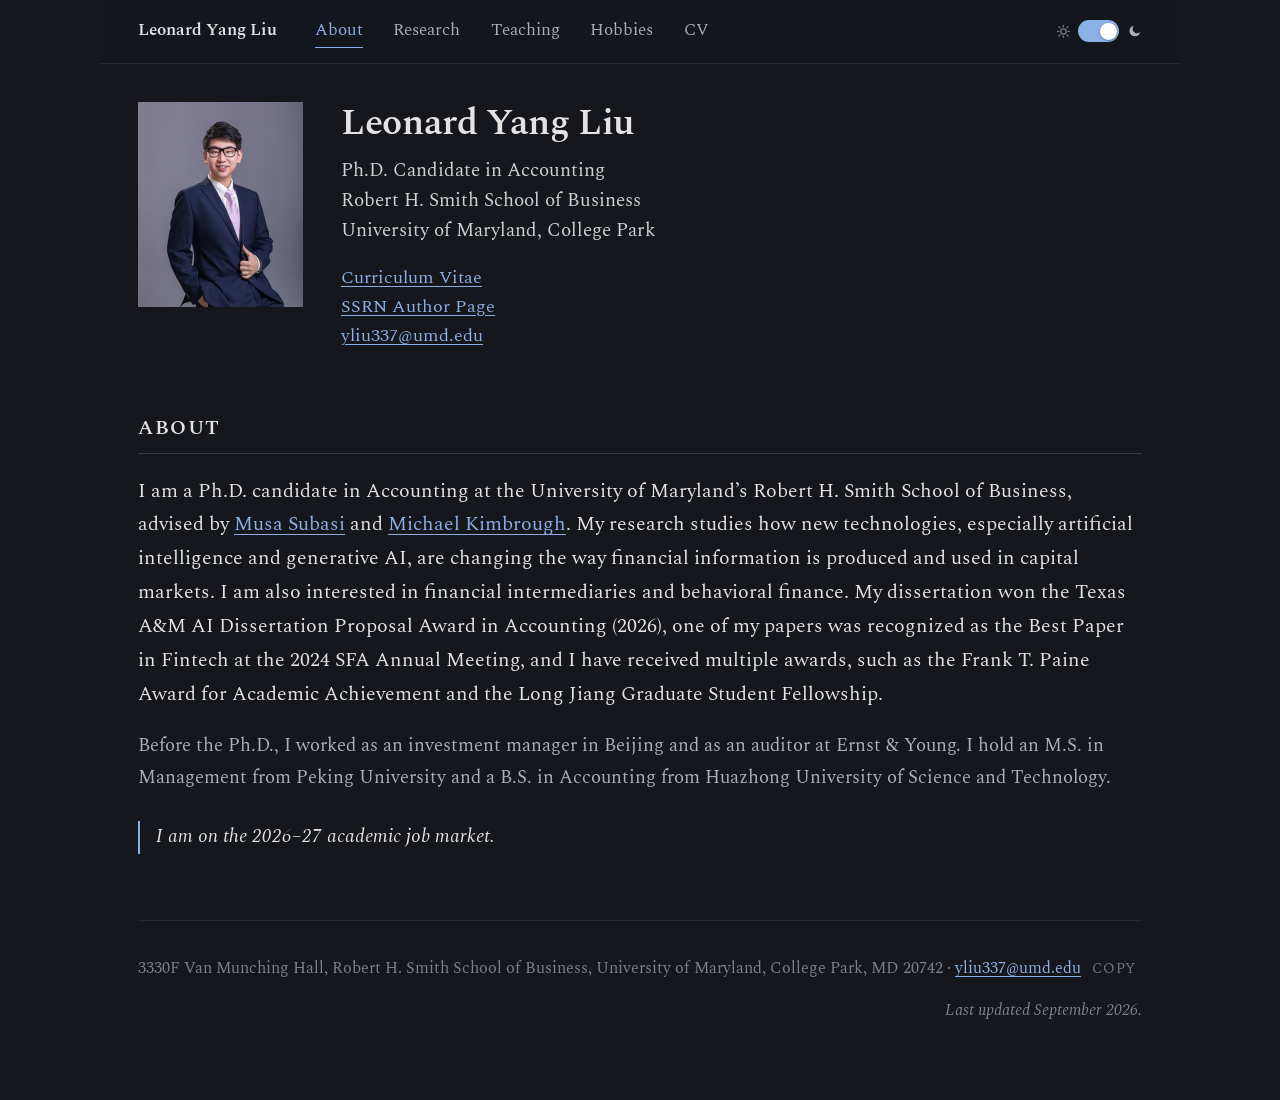
==== commit 3fe2e1bb: "Site: switch to Spectral to match the new CV; refresh cv.pdf Self-hosted Spectral Regular/Italic/Sem" ====
--- a/index.html
+++ b/index.html
@@ -64,9 +64,9 @@
     }
     </script>
 
-    <link rel="preload" href="/fonts/XCharter-Roman.woff2" as="font" type="font/woff2" crossorigin>
-    <link rel="preload" href="/fonts/XCharter-Bold.woff2" as="font" type="font/woff2" crossorigin>
-    <link rel="stylesheet" href="/styles.css?v=d99e9317">
+    <link rel="preload" href="/fonts/Spectral-Regular.woff2" as="font" type="font/woff2" crossorigin>
+    <link rel="preload" href="/fonts/Spectral-SemiBold.woff2" as="font" type="font/woff2" crossorigin>
+    <link rel="stylesheet" href="/styles.css?v=0f7081f4">
 
     <script>
       // The site is dark by default (see styles.css). This applies a saved
@@ -145,7 +145,7 @@
     <p>3330F Van Munching Hall, Robert H. Smith School of Business, University of Maryland,
        College Park, MD 20742
        &middot; <a href="mailto:yliu337@umd.edu">yliu337@umd.edu</a><button type="button" class="copy-btn" data-copy="yliu337@umd.edu" aria-label="Copy email address">copy</button></p>
-    <p class="updated"><em>Last updated August 2026.</em></p>
+    <p class="updated"><em>Last updated September 2026.</em></p>
 </footer>
 
 <script src="/script.js?v=61993ce2" defer></script>
--- a/styles.css
+++ b/styles.css
@@ -1,25 +1,27 @@
 /* Leonard Yang Liu — personal site. Plain academic homepage. */
 
-/* ---------- Type: self-hosted XCharter (matches the CV) ---------- */
+/* ---------- Type: self-hosted Spectral (matches the CV) ----------
+   400 = Spectral Regular, 600 = Spectral SemiBold; requests for 700 resolve
+   to the 600 face, the same Regular/SemiBold pairing the CV uses. */
 @font-face {
-    font-family: 'XCharter';
-    src: url('fonts/XCharter-Roman.woff2') format('woff2');
+    font-family: 'Spectral';
+    src: url('fonts/Spectral-Regular.woff2') format('woff2');
     font-weight: 400; font-style: normal; font-display: swap;
 }
 @font-face {
-    font-family: 'XCharter';
-    src: url('fonts/XCharter-Italic.woff2') format('woff2');
+    font-family: 'Spectral';
+    src: url('fonts/Spectral-Italic.woff2') format('woff2');
     font-weight: 400; font-style: italic; font-display: swap;
 }
 @font-face {
-    font-family: 'XCharter';
-    src: url('fonts/XCharter-Bold.woff2') format('woff2');
-    font-weight: 700; font-style: normal; font-display: swap;
+    font-family: 'Spectral';
+    src: url('fonts/Spectral-SemiBold.woff2') format('woff2');
+    font-weight: 600; font-style: normal; font-display: swap;
 }
 @font-face {
-    font-family: 'XCharter';
-    src: url('fonts/XCharter-BoldItalic.woff2') format('woff2');
-    font-weight: 700; font-style: italic; font-display: swap;
+    font-family: 'Spectral';
+    src: url('fonts/Spectral-SemiBoldItalic.woff2') format('woff2');
+    font-weight: 600; font-style: italic; font-display: swap;
 }
 
 html { font-size: 19px; -webkit-text-size-adjust: 100%; scroll-behavior: smooth; background: var(--bg); }
@@ -68,7 +70,7 @@
 }
 
 body {
-    font-family: 'XCharter', Charter, 'Iowan Old Style', 'Source Serif Pro', 'Apple Garamond', Georgia, serif;
+    font-family: 'Spectral', Charter, 'Iowan Old Style', 'Source Serif Pro', 'Apple Garamond', Georgia, serif;
     line-height: 1.6;
     color: var(--fg);
     background: var(--bg);
@@ -295,7 +297,7 @@
     grid-column: 1;
     grid-row: 1;
     margin-bottom: 0.35rem;
-    font-family: 'XCharter', Charter, Georgia, serif;
+    font-family: 'Spectral', Charter, Georgia, serif;
     color: var(--faint-2);
     font-size: 0.8rem;
     line-height: 1.2;
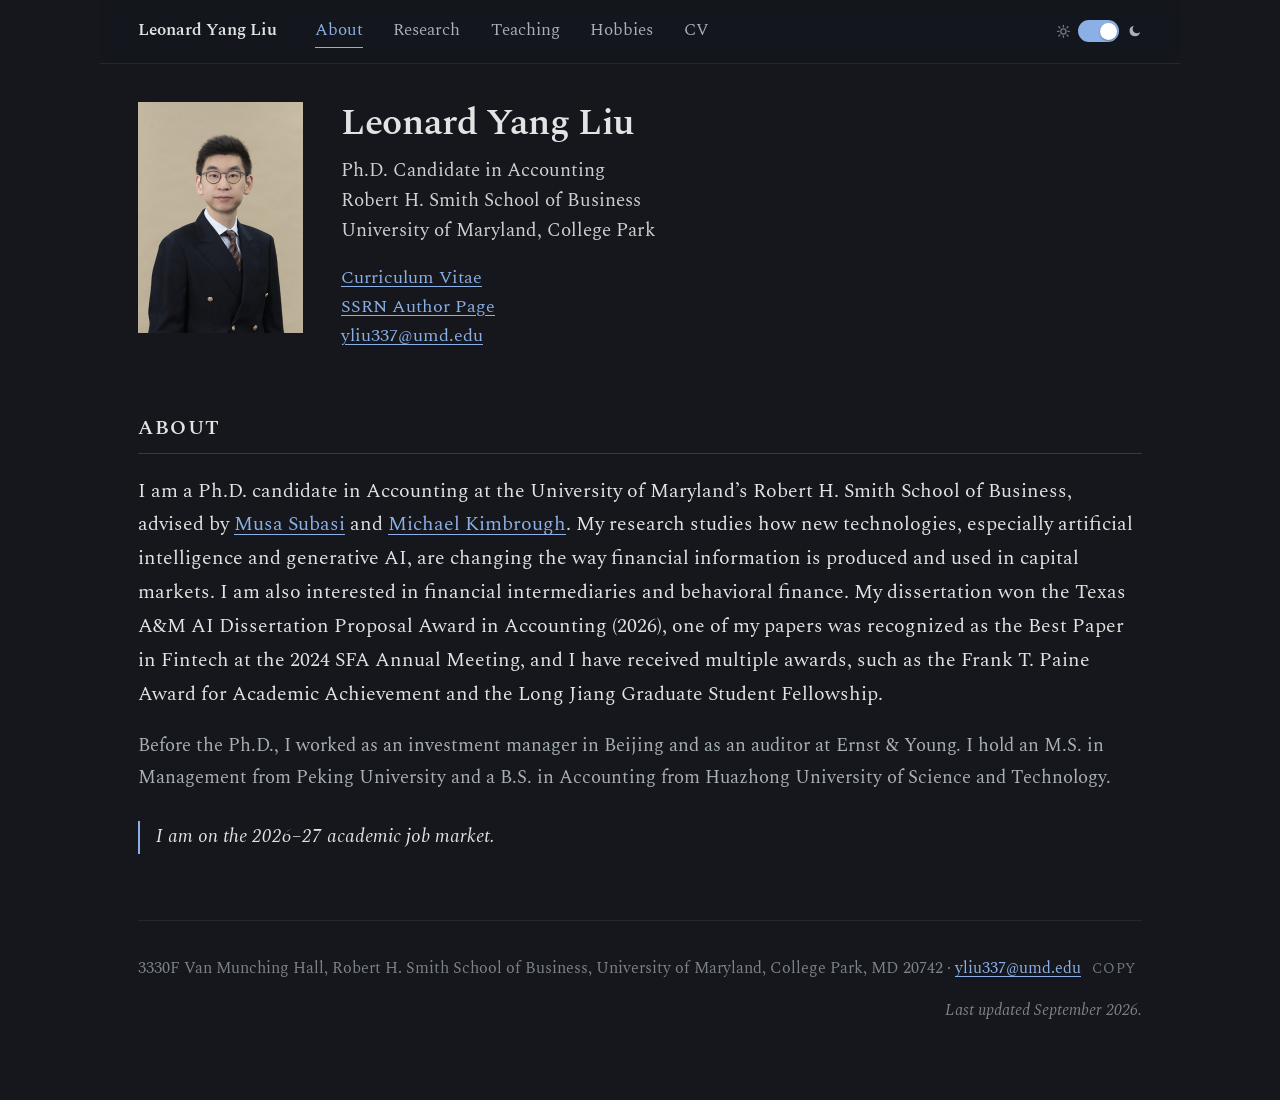
==== commit 58330ec0: "Show the full uncropped headshot (5:7 portrait box) Co-Authored-By: Claude Opus 5.5 <noreply@anthrop" ====
--- a/index.html
+++ b/index.html
@@ -66,7 +66,7 @@
 
     <link rel="preload" href="/fonts/Spectral-Regular.woff2" as="font" type="font/woff2" crossorigin>
     <link rel="preload" href="/fonts/Spectral-SemiBold.woff2" as="font" type="font/woff2" crossorigin>
-    <link rel="stylesheet" href="/styles.css?v=0f7081f4">
+    <link rel="stylesheet" href="/styles.css?v=c0f8bb45">
 
     <script>
       // The site is dark by default (see styles.css). This applies a saved
@@ -97,7 +97,7 @@
 </nav>
 
 <header class="hero">
-    <img class="portrait" src="/images/headshot.jpg" width="165" height="205" fetchpriority="high" decoding="async" alt="Leonard Yang Liu">
+    <img class="portrait" src="/images/headshot.jpg" width="165" height="231" fetchpriority="high" decoding="async" alt="Leonard Yang Liu">
     <div class="hero-text">
         <h1>Leonard Yang Liu</h1>
         <p class="affil">
--- a/styles.css
+++ b/styles.css
@@ -205,7 +205,7 @@
 }
 .portrait {
     width: 165px;
-    height: 205px;
+    height: 231px;
     object-fit: cover;
     object-position: top center;
     flex-shrink: 0;
@@ -466,7 +466,7 @@
         flex-direction: column;
         gap: 1.25rem;
     }
-    .portrait { width: 130px; height: 165px; }
+    .portrait { width: 130px; height: 182px; }
     .hero h1 { font-size: 1.65rem; }
     .evals th, .evals td { padding-right: 1rem; }
 }
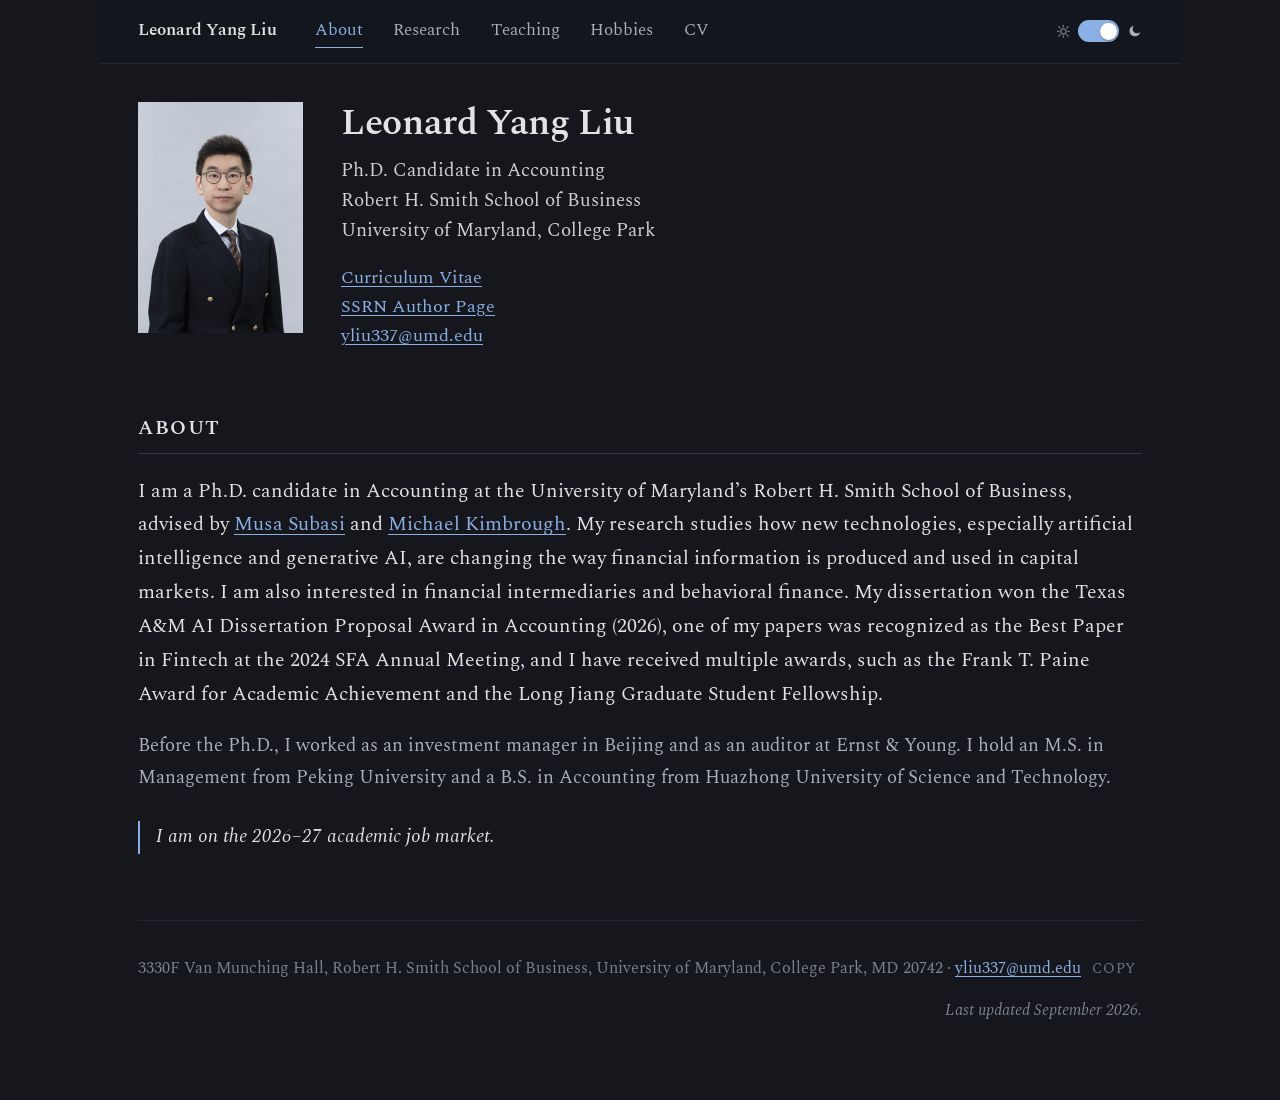
==== commit 1419d72d: "Headshot: blue-gray background (recolored from the tan studio backdrop) Co-Authored-By: Claude Opus " ====
--- a/index.html
+++ b/index.html
@@ -97,7 +97,7 @@
 </nav>
 
 <header class="hero">
-    <img class="portrait" src="/images/headshot.jpg" width="165" height="231" fetchpriority="high" decoding="async" alt="Leonard Yang Liu">
+    <img class="portrait" src="/images/headshot.jpg?v=d01d4130" width="165" height="231" fetchpriority="high" decoding="async" alt="Leonard Yang Liu">
     <div class="hero-text">
         <h1>Leonard Yang Liu</h1>
         <p class="affil">
